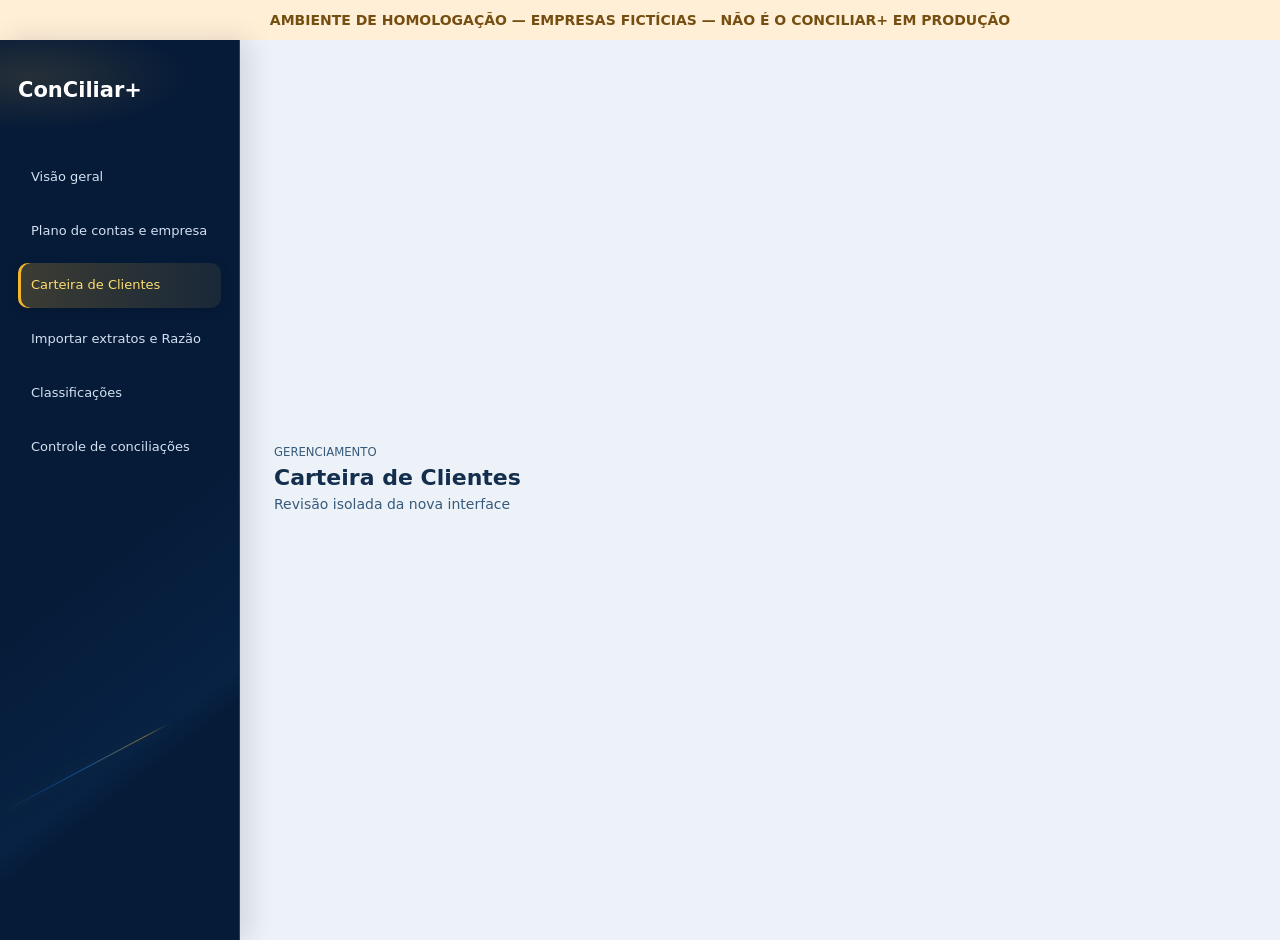
==== testes/carteira-homologacao-visual.html @ 1ce34faa "test: isolated screenshot fixture using actual wallet JS and CSS with fictitious clients" ====
<!doctype html><html lang="pt-BR"><head><meta charset="utf-8"><meta name="viewport" content="width=device-width,initial-scale=1"><title>Homologação visual — Carteira de Clientes</title><link rel="stylesheet" href="../style.css"><link rel="stylesheet" href="../romeiro-theme.css"><link rel="stylesheet" href="../client-wallet.css"><style>
body{margin:0;background:#edf2f8;font-family:system-ui,Arial,sans-serif}.homolog-banner{background:#ffefd6;padding:12px 20px;color:#754f12;font-size:14px;text-align:center;font-weight:750}.stage{display:flex;min-height:100vh}.sidebar{background:#061b38;color:white;width:240px;flex:0 0 240px;padding:30px 18px}.sidebar strong{display:block;color:#fff;margin:8px 0 40px;font-size:21px}.sidebar nav{display:flex;flex-direction:column;gap:9px}.sidebar button{border:0;background:transparent;color:#d3e1ef;padding:12px;text-align:left;font-size:13px;border-radius:9px}.sidebar button.active{background:rgba(255,255,255,.15);color:#fff}.content{flex:1;min-width:0;padding:26px 34px;max-width:1250px}.titlebar{color:#375a7b;font-size:14px;margin-bottom:26px}.titlebar h1{font-size:22px;color:#142e4d;margin:6px 0}.wallet-top{margin-top:20px}
@media(max-width:680px){.stage{display:block}.sidebar{width:auto;padding:14px;min-height:0}.sidebar strong{margin:0 0 8px}.sidebar nav{display:flex;flex-direction:row;overflow:auto}.sidebar button{white-space:nowrap}.content{padding:14px}}
</style><script>
window.state={companies:[
{id:'ficticio-1',name:'EMPRESA MODELO ALFA LTDA',fantasyName:'Alfa Serviços',cnpj:'11222333000181',dominio:'001',plan:[{code:'1'},{code:'2'},{code:'3'}],partners:[{name:'SÓCIO FICTÍCIO'}],relatedCompanies:[{name:'RELACIONADA FICTÍCIA'}],rules:[{code:'192'}]},
{id:'ficticio-2',name:'EMPRESA MODELO BETA LTDA',fantasyName:'Beta Comércio',cnpj:'12345678000195',dominio:'002',plan:[{code:'7'},{code:'8'}],partners:[],relatedCompanies:[],rules:[]},
{id:'ficticio-3',name:'EMPRESA MODELO GAMA LTDA',fantasyName:'Gama Transportes',cnpj:'11444777000161',dominio:'003',plan:[{code:'10'},{code:'11'}],partners:[{name:'PESSOA TESTE'}],relatedCompanies:[],rules:[]}
]};
window.ConciliaCloud={accountId:()=> 'usuario-homologacao',authenticated:()=>true};
window.companyId='';window.renderSelection=()=>{};window.showPage=()=>{};window.store=async()=>{};window.say=console.log;window.confirm=()=>true;window.lucide={createIcons(){}};
</script></head><body><div class="homolog-banner">AMBIENTE DE HOMOLOGAÇÃO — EMPRESAS FICTÍCIAS — NÃO É O CONCILIAR+ EM PRODUÇÃO</div><div class="stage"><aside class="sidebar"><strong>ConCiliar+</strong><nav><button>Visão geral</button><button>Plano de contas e empresa</button><button class="active">Carteira de Clientes</button><button>Importar extratos e Razão</button><button>Classificações</button><button>Controle de conciliações</button></nav></aside><main class="content"><div class="titlebar"><small>GERENCIAMENTO</small><h1>Carteira de Clientes</h1><span>Revisão isolada da nova interface</span></div><div id="walletPanel"></div></main></div><script src="../client-wallet.js"></script><script>window.addEventListener('load',()=>{document.body.dataset.homologacao=String(!!document.querySelector('.wallet-client-card'));});</script></body></html>
---- style.css ----
:root{font-family:Inter,ui-sans-serif,system-ui,-apple-system,"Segoe UI",Arial,sans-serif;color:#162638;background:#f3f6fa;font-synthesis:none}*{box-sizing:border-box}body{margin:0}button,input,select{font:inherit}button{cursor:pointer}button:disabled{opacity:.43;cursor:not-allowed}input,select{width:100%;background:white;border:1px solid #d6dfe7;border-radius:9px;padding:11px 12px;outline:none;color:#152639;min-height:42px}input:focus,select:focus{border-color:#168bb5;box-shadow:0 0 0 3px #158ab320}label{display:block;color:#5d6c7a;font-weight:650;font-size:12px;line-height:1.7}label input,label select{display:block;margin-top:4px;font-size:14px;font-weight:400}.shell{display:flex;min-height:100vh}.sidebar{width:258px;background:#102337;color:#c6d5e2;flex-shrink:0;padding:25px 16px;display:flex;flex-direction:column;gap:14px}.brand{display:flex;align-items:center;gap:11px;padding:0 10px;color:#fff;font-size:23px;font-weight:780;letter-spacing:-1.5px}.brand-icon{display:grid;place-items:center;border-radius:11px;background:#147eaa;color:#fff;width:37px;height:37px;font-size:28px}.plus{color:#35c1aa}.brand small{vertical-align:middle;background:#244761;font-size:9px;padding:3px 6px;border-radius:5px;letter-spacing:1px;margin-left:5px}.side-caption{margin:27px 13px 0;font-size:10px;letter-spacing:1.8px;font-weight:700;color:#8297a8}nav{display:flex;flex-direction:column;gap:5px}nav button{border:0;color:#c5d4e2;background:transparent;text-align:left;border-radius:9px;padding:12px 13px;font-size:13px}nav button span{display:inline-block;min-width:24px;font-size:17px;color:#7e9eb5}nav button:hover,nav button.active{background:#1b4057;color:#fff}nav button.active{box-shadow:inset 3px 0 #3ed0b7}.aside-bottom{margin-top:auto;padding:18px 12px 0;border-top:1px solid #29445b}.aside-bottom strong{font-size:12px;color:#f2f8fd}.aside-bottom p{color:#9eafbc;line-height:1.65;font-size:11px}.mini-btn{display:block;background:#24465d;border:0;border-radius:7px;padding:9px;margin:8px 0;color:#eff7fc;font-size:11px;text-align:center;width:100%;cursor:pointer}.workspace{flex:1;min-width:0}.topbar{height:83px;padding:17px 35px;border-bottom:1px solid #e3e8ee;background:white;display:flex;align-items:center;justify-content:space-between;gap:14px}.top-label{font-weight:800;font-size:11px;letter-spacing:1.5px;color:#47728b}.tag{font-size:10px;color:#08866f;background:#e5f8f3;border-radius:5px;padding:4px 7px;letter-spacing:.1px;margin-left:8px}.select-row{display:flex;gap:12px;align-items:center}.select-row label{font-size:10px;min-width:180px}.select-row label:last-child{min-width:155px}.select-row input,.select-row select{margin-top:1px;min-height:37px;padding:7px 10px}main{padding:29px 35px 55px;max-width:1450px;margin:auto}.page-heading{display:flex;align-items:center;justify-content:space-between;gap:18px;margin-bottom:21px}.eyebrow{font-weight:750;font-size:10px;color:#0d8c82;letter-spacing:2px;margin:0 0 8px}.page-heading h1{font-size:27px;letter-spacing:-.8px;margin:0 0 5px}.subheading{font-size:13px;color:#758698;margin:0}.primary,.secondary{border:0;background:#107d9c;color:#fff;font-weight:750;border-radius:9px;padding:12px 16px;white-space:nowrap}.primary:hover{background:#0e6d87}.secondary{color:#16768e;background:#e2f5f7}.secondary:hover{background:#c9ebef}.notice{border-left:3px solid #ecae4e;color:#69562e;background:#fff7e7;padding:12px 15px;border-radius:7px;font-size:12px;line-height:1.5;margin-bottom:22px}.page{display:none}.page.visible{display:block}.step-banner{background:#e5f3f8;color:#174d63;border:1px solid #c9e9f2;padding:14px 17px;border-radius:12px;margin-bottom:18px;font-size:13px}.step-banner strong{font-weight:800}.metric-grid{display:grid;grid-template-columns:repeat(4,minmax(0,1fr));gap:15px;margin-bottom:18px}.metric,.panel{border:1px solid #e3eaf0;background:white;box-shadow:0 3px 15px rgba(25,42,57,.032);border-radius:12px}.metric{padding:18px 18px 17px}.metric small{font-weight:650;color:#6f8191;font-size:12px}.metric strong{display:block;font-size:26px;letter-spacing:-1px;margin:14px 0 2px}.metric span{font-size:11px;color:#718395}.grid-2{display:grid;grid-template-columns:repeat(2,minmax(0,1fr));gap:16px;margin-bottom:16px}.panel{padding:20px 21px;margin-bottom:16px;min-width:0}.panel h2{margin:0 0 7px;font-size:16px;letter-spacing:-.2px}.panel p{line-height:1.65;color:#728495;font-size:12px;margin:2px 0 18px}.panel-title{display:flex;gap:12px;justify-content:space-between;align-items:center;margin-bottom:15px}.panel-title p{margin:4px 0 0}.subtle,.micro{font-size:11px!important;color:#899ba6!important}.micro{margin-top:12px!important}.form{display:grid;gap:13px;margin:16px 0 12px}.form button{justify-self:start}.fields{display:grid;grid-template-columns:1fr 1fr;gap:12px}.tablewrap{overflow:auto;max-width:100%}table{border-collapse:collapse;width:100%;font-size:12px;text-align:left}th{color:#718699;background:#f4f7fa;font-size:10px;text-transform:uppercase;letter-spacing:.6px;font-weight:800}th,td{padding:10px 12px;border-bottom:1px solid #e9edf2;vertical-align:top}td{color:#344b5c}td.money,td.num{text-align:right;white-space:nowrap;font-variant-numeric:tabular-nums}tr:last-child td{border-bottom:0}.empty{padding:20px;border:1px dashed #d7e0e8;border-radius:9px;text-align:center;color:#8195a5;font-size:12px}.badge{display:inline-block;padding:4px 8px;border-radius:18px;background:#f2f4f6;font-size:10px;color:#536678;font-weight:750}.badge.ok{background:#e4f8f0;color:#14835e}.badge.warn{background:#fff3de;color:#a76c18}.badge.bad{background:#ffe9e7;color:#b45342}.step-list{display:grid;gap:8px}.step{display:flex;gap:10px;align-items:center;padding:11px 12px;background:#f4f8fb;border-radius:9px;font-size:12px}.step b{background:#dbe7ef;color:#5c788d;border-radius:50%;min-width:25px;height:25px;display:grid;place-items:center}.step.complete b{background:#d1f3e9;color:#1c8267}.step strong{font-size:12px}.step em{color:#8193a3;font-style:normal;margin-left:auto;font-size:10px}.inline-actions{display:flex;align-items:center;gap:7px;flex-wrap:wrap}.inline-actions button{font-size:11px;padding:7px 10px;border-radius:7px;border:1px solid #bddce5;background:#f0f9fb;color:#146f86}.inline-actions select{width:180px;padding:7px;min-height:32px;font-size:11px}.toast{position:fixed;bottom:25px;right:20px;display:none;border-radius:11px;padding:15px 18px;background:#143f54;color:white;max-width:min(420px,90vw);box-shadow:0 16px 35px #0003;z-index:10;font-size:13px}.toast.error{background:#99412f}footer{color:#8699a8;font-size:11px;margin:0 35px 20px}.hint{margin:10px 0;font-size:12px;color:#7f8f9a}.fiscal{white-space:normal;max-width:260px;word-wrap:break-word}code{font-family:ui-monospace,Consolas,monospace;font-size:11px;color:#36617a}.pills{display:flex;gap:8px;flex-wrap:wrap;margin:12px 0}.flag{font-size:12px;color:#aa5f23;font-weight:700}.footnote{font-size:12px;color:#899bab}
@media(max-width:1050px){.sidebar{width:215px}.metric-grid{grid-template-columns:repeat(2,1fr)}.topbar{padding:16px 22px}main{padding:25px 22px}.grid-2{grid-template-columns:1fr}}@media(max-width:720px){.shell{display:block}.sidebar{width:100%;padding:12px}.brand{font-size:21px}.side-caption,.aside-bottom{display:none}nav{display:flex;flex-direction:row;overflow:auto;gap:3px;padding-bottom:5px}nav button{flex:0 0 auto;font-size:12px;padding:9px 11px}nav button span{min-width:17px}.topbar{height:auto;display:block;padding:14px}.select-row{margin-top:12px}.select-row label{min-width:0;flex:1}.top-label{font-size:10px}main{padding:20px 13px}.page-heading{align-items:flex-start;flex-direction:column}.page-heading h1{font-size:24px}.metric-grid{gap:9px}.metric{padding:14px}.metric strong{font-size:21px}.panel{padding:16px}.fields{grid-template-columns:1fr}footer{margin:0 14px 20px}.grid-2{gap:0}}


.import-status{margin:10px 0 16px;padding:13px 15px;background:#edf6ff;border:1px solid #bcdcec;border-radius:10px;font-size:13px;color:#164861;line-height:1.6;overflow-wrap:anywhere}
.import-status.error{background:#fff0ea;border-color:#eda68d;color:#873c21}
.import-status.success{background:#e8f8f0;border-color:#9ed5b8;color:#12583c}
.import-status.working{background:#e7f4fb;color:#135f83;border-color:#8cbfdd}
.status-inline-btn{margin-top:8px;border:1px solid #268eae;color:#176380;background:#fff;border-radius:8px;padding:9px 12px;display:inline-block;font-weight:bold;white-space:normal;text-align:left;font-size:12px}

/* Fluxo contábil guiado e indicadores de conferência */
.guide-workflow{background:#fff;border:1px solid #dce8f0;border-radius:13px;padding:18px;margin-bottom:18px;box-shadow:0 3px 15px #10233709}
.guide-head{display:flex;justify-content:space-between;align-items:center;gap:12px;margin-bottom:10px}.guide-head strong{font-size:16px;color:#17405c}.guide-head p{margin:4px 0;color:#728495;font-size:12px}.guide-head>span{font-size:12px;font-weight:700;color:#18738b}
.guide-items{display:grid;gap:7px}.guide-step{display:flex;text-align:left;align-items:center;gap:12px;width:100%;background:#f4f7fa;border:1px solid #edf1f4;border-radius:10px;padding:10px 12px;color:#183c52;white-space:normal}
.guide-step b{width:29px;height:29px;display:grid;place-items:center;background:#dce8f0;color:#567387;border-radius:50%;flex-shrink:0}
.guide-step span{display:grid;gap:4px;flex:1}.guide-step strong{font-size:12px}.guide-step small{font-size:11px;color:#728495}
.guide-step em{font-style:normal;color:#708694;font-size:10px;white-space:nowrap}.guide-step.done b{background:#d2f5e8;color:#177b62}.guide-step.next{border-color:#f5bd55;background:#fff9ed}
.completion-banner{border-radius:12px;padding:18px;margin:0 0 16px;border:1px solid #e7cb76;background:#fff8e4;color:#7c5317}
.completion-banner strong{display:block;font-size:14px;margin-bottom:8px}.completion-banner div{font-size:12px;line-height:1.7}.completion-banner p{font-size:11px;color:inherit;opacity:.9;margin:7px 0 0}.completion-banner.done{background:#e9f8f1;border-color:#8ac6aa;color:#195e43}.completion-banner.bad{background:#fff0e9;border-color:#e7a193;color:#913a30}
.row-yellow td{background:#fffae6}.row-red td{background:#fff0eb}.row-green td{background:#f0faf5}
.status-red{display:inline-block;background:#ffe6e1;padding:4px 7px;border-radius:8px;color:#a42c25;font-size:11px;font-weight:750}
#downloadPdf{margin-top:8px}
@media(max-width:720px){.guide-workflow{padding:12px}.guide-step{gap:8px;padding:9px}.guide-step strong{font-size:11px}.guide-step small{font-size:10px}.guide-step em{font-size:9px}.guide-head{align-items:flex-start;flex-direction:column}.guide-step b{width:25px;height:25px}.completion-banner{padding:13px}}

.legacy-steps{display:none}#p-visao>.grid-2{grid-template-columns:1fr}

.audit-differences{margin-top:10px;padding:12px;border-left:4px solid #a62e20;border-radius:8px;background:#ffe4dd;color:#852d1f;font-weight:650;line-height:1.65;font-size:12px}
.audit-differences>div{border-top:1px solid #edb2a5;margin-top:5px;padding-top:5px}

#ledgerStatus{white-space:pre-line;max-height:360px;overflow-y:auto}#importLedger input[type=file]{width:100%;max-width:100%}

/* Recomeçar importações com escopo explícito e confirmação */
.reset-panel{margin-top:16px;padding:15px;border:1px solid #d7e3eb;border-radius:12px;background:#f7fafc}
.reset-panel>strong{display:block;color:#203d52;margin-bottom:7px;font-size:14px}
.reset-panel label{display:block;font-weight:600;font-size:12px;color:#36566a;margin:10px 0}
.reset-panel select{display:block;width:100%;min-height:42px;margin-top:6px;padding:9px 11px;border:1px solid #c3d5df;border-radius:9px;background:#fff}
.reset-panel #resetAll{border:1px solid #c47b5c;color:#783a2c;background:#fff8f5;padding:12px}
.reset-panel #resetAll:disabled{opacity:.45}
#resetStatus{white-space:pre-line;font-size:12px;margin:12px 0 0}

/* Cabeçalho mais legível e adequado ao cadastro multiempresas */
.topbar{height:auto;min-height:110px;padding:18px 32px;display:flex;flex-wrap:wrap;align-items:center;gap:18px 30px;border-bottom:1px solid #dce6ef;box-shadow:0 2px 12px rgba(14,39,58,.035)}
.topbar-heading{min-width:210px;flex:1 1 220px}
.topbar-kicker{font-size:10px;font-weight:800;letter-spacing:1.7px;color:#16889a;margin-bottom:4px}
.topbar-title{font-size:20px;font-weight:800;letter-spacing:-.45px;color:#173247;line-height:1.35}
.topbar-subtitle{font-size:12px;color:#7b8e9d;margin-top:3px}
.topbar .tag{display:inline-flex;vertical-align:middle;align-items:center;margin-left:7px;font-size:10px;letter-spacing:0;background:#e6f4f6;color:#187c8d;font-weight:700}
.topbar .select-row{flex:2 1 610px;max-width:850px;width:auto;display:grid;grid-template-columns:minmax(150px,1fr) minmax(220px,1.6fr) minmax(145px,.85fr);gap:12px;align-items:end}
.topbar .select-row label,.topbar .select-row label:last-child{min-width:0;display:block;font-size:11px;letter-spacing:.15px;color:#506779;font-weight:700}
.topbar .select-row input,.topbar .select-row select{font-size:13px;min-height:42px;width:100%;border-color:#ccdce8;padding:8px 11px}
.topbar #companySelect{text-overflow:ellipsis}
@media(max-width:1200px){.topbar{padding:15px 22px}.topbar .select-row{flex-basis:100%;max-width:none}}
@media(max-width:720px){.topbar{padding:14px;gap:10px}.topbar-heading{flex-basis:100%}.topbar-title{font-size:18px}.topbar .select-row{display:grid;grid-template-columns:minmax(0,1fr) minmax(0,1fr);gap:9px}.topbar .company-search-label{grid-column:1/-1}.topbar .company-select-label,.topbar .period-select-label{min-width:0}.topbar .tag{font-size:9px}}

/* Login e estado de sincronização no painel lateral */
.cloud-panel{border:1px solid #335875;border-radius:13px;background:#19384e;padding:15px 12px;color:#eaf7ff}
.cloud-panel>strong{display:block;font-size:13px;margin-bottom:11px;color:#effaff}
.cloud-panel label{font-size:11px;color:#c5dce9}
.cloud-panel input{min-height:35px;padding:7px 9px;font-size:12px;border:1px solid #4b6679;background:#fff}
.cloud-panel .cloud-actions{display:flex;gap:6px;flex-wrap:wrap;margin-top:10px}
.cloud-panel button{background:#166d8d;color:white;border:1px solid #318daa;padding:8px 10px;border-radius:7px;font-size:11px;font-weight:700}
.cloud-panel button:hover{background:#2589aa}
.cloud-panel .cloud-status{color:#b7d6e3;font-size:11px;line-height:1.5;margin:10px 0 0;overflow-wrap:anywhere}
.cloud-panel .cloud-error{color:#ffd6b4}
.cloud-panel .cloud-identity{font-size:11px;color:#d3f9ea;overflow-wrap:anywhere}
.cloud-panel [hidden]{display:none!important}
@media(max-width:720px){.cloud-panel{margin-top:12px}.cloud-panel label{max-width:500px}}

/* Concilia+ • Autenticação obrigatória / identidade visual profissional */
body:not(.authenticated) .shell{display:none!important}
body.authenticated .shell{display:flex!important}
.auth-screen{min-height:100vh;display:grid;place-items:center;padding:22px;background:radial-gradient(circle at 15% 10%,#dff5f6 0%,transparent 40%),linear-gradient(140deg,#f3f8fc 0%,#e6edf5 100%)}
body.authenticated .auth-screen{display:none!important}
.auth-card{width:min(100%,440px);background:#fff;border:1px solid #dce7ef;border-radius:22px;padding:36px;box-shadow:0 28px 80px rgba(11,42,64,.12)}
.auth-logo{display:flex;align-items:center;gap:12px;font-size:24px;letter-spacing:-1px;font-weight:850;color:#143247;margin-bottom:28px}
.auth-logo small{background:#e7f1f6;border-radius:5px;color:#24738a;font-size:10px;letter-spacing:1px;padding:4px 6px;vertical-align:middle}
.auth-logo-icon{width:46px;height:46px;display:grid;place-items:center;background:#0a7993;color:#fff;border-radius:13px}
.auth-logo-icon svg{width:24px;height:24px}
.auth-card h1{font-size:24px;letter-spacing:-.6px;color:#172b3e;margin:0 0 8px}
.auth-card>p{font-size:13px;line-height:1.6;color:#667d8f;margin:0 0 23px}
.auth-fields{display:grid;gap:14px}
.auth-fields label{font-size:12px;font-weight:750;color:#355269}
.auth-fields input{margin-top:6px;min-height:47px;border-radius:10px;padding:11px 14px}
.auth-fields .primary{margin-top:5px;min-height:48px;display:flex;align-items:center;justify-content:center;gap:9px;font-size:14px}
.auth-links{display:flex;align-items:center;justify-content:space-between;gap:10px;margin-top:18px}
.auth-links button{border:0;background:transparent;color:#19788d;padding:6px 0;font-size:12px;font-weight:750}
.auth-links button:hover{text-decoration:underline}
.auth-card .auth-feedback{margin:18px 0 0;border-radius:9px;padding:11px;background:#eef5f8;color:#3d6579;font-size:12px}
.auth-card .auth-feedback.error{background:#ffefeb;color:#a04132}
.sidebar .brand-icon svg{width:21px;height:21px}
nav button{display:flex;align-items:center;gap:12px;min-height:43px}
nav button svg{width:18px;height:18px;color:#98b7c6;flex-shrink:0;stroke-width:1.8}
nav button.active svg,nav button:hover svg{color:#49dfc2}
.cloud-panel{margin-top:auto}
.cloud-userhead{display:flex;align-items:center;gap:8px;font-size:12px;font-weight:750;color:#fff;margin-bottom:9px}
.cloud-userhead svg{width:17px;height:17px;color:#5fdfbf}
.cloud-panel .logout-button{width:100%;display:flex;align-items:center;justify-content:center;gap:8px;margin-top:12px;background:#264f67}
.logout-button svg{width:16px;height:16px}
.cloud-settings{border-top:1px solid #426276;margin-top:14px;padding-top:12px}
.cloud-settings summary{display:flex;gap:8px;align-items:center;font-size:11px;color:#d0e8f1;font-weight:700;cursor:pointer}
.cloud-settings summary svg{width:15px;height:15px}
.cloud-settings>button,.cloud-settings .mini-btn{width:100%;text-align:center;margin-top:8px}
.cloud-panel .mini-btn.fake-button{font-size:11px;border:1px solid #318daa;background:#166d8d;color:white;padding:9px}
.cloud-panel .mini-btn.fake-button input{display:none!important}
.restart-button{margin-top:9px;display:inline-flex;align-items:center;gap:7px;border:1px solid #cae0e8;color:#2c6a7e;border-radius:8px;background:#fff;font-size:12px;font-weight:750;padding:8px 11px}
.restart-button:hover{background:#eff8fa}
.restart-button svg{width:15px;height:15px}
.restart-dialog{border:1px solid #d8e5ed;border-radius:16px;width:min(92vw,520px);padding:25px;box-shadow:0 20px 80px rgba(0,0,0,.23);color:#143247}
.restart-dialog::backdrop{background:rgba(12,28,43,.6)}
.restart-dialog h2{display:flex;align-items:center;gap:9px;font-size:20px;margin:0 0 10px}
.restart-dialog h2 svg{width:22px;height:22px}
.restart-dialog p{font-size:13px;color:#697e8e;line-height:1.5;margin:0 0 16px}
.restart-dialog label{display:flex;align-items:center;gap:10px;padding:13px 10px;border:1px solid #e3eaf1;border-radius:9px;margin:8px 0;font-weight:600;font-size:13px;cursor:pointer}
.restart-dialog label:has(input:checked){background:#eef8f9;border-color:#7cc4cf}
.restart-dialog input{width:auto;min-height:auto;margin:0}
.restart-dialog-actions{display:flex;justify-content:flex-end;gap:10px;margin-top:20px}
@media(max-width:720px){body.authenticated .shell{display:block!important}.auth-card{padding:25px}.cloud-panel{margin:10px 0}.restart-dialog{padding:18px}}
---- romeiro-theme.css ----
/* Romeiro Premium 2026 — camada exclusivamente visual.
   Não muda IDs, formulários, fluxo contábil, lógica ou dados. */
:root{--rm-navy:#061b38;--rm-deep:#041229;--rm-blue:#154e9b;--rm-gold:#f4b629;--rm-border:#dbe3f0;--rm-ink:#16253c;--rm-logo:url("https://static.wixstatic.com/media/3e1f6c_143f895be7db43c69003eecb82354eeb~mv2.png/v1/fit/w_2500%2Ch_1330%2Cal_c/3e1f6c_143f895be7db43c69003eecb82354eeb~mv2.png");color-scheme:light}
body{background:var(--rm-navy);color:var(--rm-ink)}
.shell{background:var(--rm-deep)}
.sidebar{position:relative;z-index:2;width:268px;padding:20px 14px 18px;gap:13px;background:radial-gradient(ellipse 105% 40% at -30% 86%,rgba(15,105,215,.28),transparent 85%),linear-gradient(175deg,#03132d 0%,#072649 56%,#06192f 100%);border-right:1px solid #29435e;box-shadow:8px 0 26px rgba(3,15,39,.13);isolation:isolate}
.sidebar:before{content:"";pointer-events:none;position:absolute;inset:0;background:radial-gradient(ellipse 66% 6% at 13% 4%,rgba(253,186,53,.13),transparent),linear-gradient(142deg,transparent 55%,rgba(29,127,238,.07) 75%,transparent 78%);z-index:-1}
.sidebar:after{content:"";pointer-events:none;position:absolute;left:0;bottom:14%;width:80%;height:1px;transform:rotate(-28deg);transform-origin:left;background:linear-gradient(90deg,transparent,#1676d8 48%,#efb234 86%,transparent);box-shadow:0 0 15px #d7a82f60;opacity:.55}
.sidebar .brand{padding:6px 8px 13px;min-height:76px;display:flex;align-items:center;justify-content:center;border-bottom:1px solid #ffffff1d}
.romeiro-logo{display:block;max-width:100%;width:228px;height:auto;object-fit:contain}
.sidebar .side-caption{margin:2px 12px 7px;font-size:10px;color:#8eafce;letter-spacing:2px}
.sidebar nav{gap:5px}
.sidebar nav button{font-size:13px;min-height:45px;padding:11px 13px;border-radius:10px;color:#d3e1f1;line-height:1.3;transition:background .2s,color .2s,box-shadow .2s,transform .2s}
.sidebar nav button svg{width:18px;height:18px;color:#a9c4e8}
.sidebar nav button:hover{background:rgba(60,117,192,.22);color:#fff;transform:translateX(2px)}
.sidebar nav button.active{background:linear-gradient(96deg,rgba(222,161,35,.25),rgba(246,191,62,.08));color:#ffdc70;box-shadow:inset 3px 0 var(--rm-gold),0 3px 12px #0002}
.sidebar nav button.active svg,.sidebar nav button:hover svg{color:#f8c44a}
.cloud-panel{background:rgba(6,24,47,.85);border:1px solid #385676;box-shadow:0 8px 20px #0002;border-radius:13px}
.cloud-panel button{background:#163d6b;border-color:#3a6394}
.cloud-panel button:hover{background:#235695}
.cloud-settings{border-color:#ffffff29}
.workspace{position:relative;min-width:0;background:radial-gradient(ellipse 65% 40% at 92% 7%,rgba(29,89,174,.15),transparent),#eff3f9}
.workspace:before{content:"";position:absolute;inset:0 0 auto;height:94px;background:linear-gradient(100deg,#05162f,#0b305d 68%,#061c3f);pointer-events:none}
.topbar{position:relative;z-index:1;min-height:108px;height:auto;padding:19px 30px;gap:18px 24px;color:#f5f8ff;background:radial-gradient(ellipse 44% 18% at 87% 0%,rgba(245,180,36,.16),transparent 90%),linear-gradient(100deg,#06172f 0%,#092e60 62%,#061d3b 100%);border-bottom:1px solid #1b426e;box-shadow:0 10px 24px #061c351a}
.topbar:after{content:"";pointer-events:none;position:absolute;right:1.2%;top:0;width:29%;height:2px;background:linear-gradient(90deg,transparent,#f3c24c 60%,transparent);box-shadow:0 0 17px rgba(246,177,35,.6)}
.topbar-kicker{color:#f6be4c;font-size:10px;letter-spacing:1.9px}
.topbar-title{color:#f5f9ff;font-size:22px;font-weight:800;letter-spacing:-.55px}
.topbar-subtitle{color:#bbd0ea;font-size:12px}
.topbar .select-row label,.topbar .select-row label:last-child{color:#dce7f5}
.topbar input,.topbar select{border:1px solid #bdcde1;border-radius:10px;background:#fff;color:#172a46;box-shadow:0 2px 5px #00142a15}
.topbar input:focus,.topbar select:focus{border-color:#d5aa39;box-shadow:0 0 0 3px #f2c04e40}
.restart-button{border:1px solid #7186a5;background:rgba(255,255,255,.08);color:#eaf3ff}
.restart-button:hover{background:#ffffff26}
main{position:relative;padding:28px 30px 54px;max-width:1640px}
.page-heading{margin-bottom:21px}
.eyebrow{color:#b17a13;font-size:10px;letter-spacing:2px}
.page-heading h1{font-size:clamp(23px,2.4vw,31px);color:#0b1d3d;font-weight:850;letter-spacing:-.85px}
.subheading{color:#5b6d84;font-size:13px}
.step-banner{background:#eaf2fc;border:1px solid #c3d8f3;color:#194a80;box-shadow:0 4px 17px #0d37630a}
.panel,.metric,.guide-workflow{border:1px solid #dce5f0;border-radius:15px;background:#fff;box-shadow:0 8px 28px rgba(13,43,80,.055),0 1px 3px #0d34540a}
.panel{padding:20px 21px}
.panel h2{color:#122749;font-weight:780}
.panel p{color:#64758c}
.panel-title{border-bottom:1px solid #edf2f8;padding-bottom:12px}
.metric{position:relative;overflow:hidden;padding:19px 18px 18px;min-height:117px;transition:box-shadow .2s,transform .2s}
.metric:before{content:"";position:absolute;top:0;left:0;right:0;height:3px;background:linear-gradient(90deg,#2157b0,#82b1ef);opacity:.75}
.metric:nth-child(2):before{background:linear-gradient(90deg,#1c9e73,#8ce0bb)}
.metric:nth-child(3):before{background:linear-gradient(90deg,#e9a51a,#ffe59f)}
.metric:nth-child(4):before{background:linear-gradient(90deg,#cf495a,#f29ca0)}
.metric:hover,.panel:hover{box-shadow:0 11px 32px rgba(13,43,80,.085)}
.metric small{color:#536884}
.metric strong{color:#0c2750;font-weight:850;font-size:28px}
.metric span{color:#667d97}
.primary{background:linear-gradient(180deg,#1463ba,#06478f);border:1px solid #205cad;box-shadow:0 3px 8px #0c4d9728;color:white;border-radius:10px;transition:box-shadow .2s,filter .2s}
.primary:hover{background:linear-gradient(180deg,#2473ca,#0b50a5);box-shadow:0 6px 14px #0c4d9740}
.secondary{background:#edf4fe;color:#144d95;border:1px solid #cbdcf4;border-radius:9px}
.secondary:hover{background:#dceafd}
.inline-actions button{border:1px solid #c9dbf1;background:#f0f6ff;color:#15539a}
.inline-actions button:hover{background:#e1efff}
.guide-head strong{color:#123d78}
.guide-step{background:#f6f9ff;border-color:#e5ecf7}
.guide-step.next{border-color:#edbe64;background:#fffaf0;box-shadow:inset 3px 0 #f0b12c}
.guide-step b{background:#e1ecfd;color:#2360ae}
.guide-head>span{color:#b27a12}
.notice,.completion-banner{border-radius:12px}
input,select,textarea{border-color:#cfdced;color:#172a45;border-radius:9px}
input:focus,select:focus,textarea:focus{outline:none;border-color:#3c7bc5;box-shadow:0 0 0 3px #1a63b21f}
table{border-collapse:separate;border-spacing:0;font-size:12px}
th{position:relative;background:#edf2f8;color:#223b5e;font-weight:800;font-size:10px}
th:first-child{border-top-left-radius:9px}
th:last-child{border-top-right-radius:9px}
td{color:#243955;border-bottom-color:#e9eff6}
tbody tr:hover td{background:#f3f7fd}
.tablewrap{border:1px solid #e3eaf2;border-radius:10px}
.badge.ok{background:#e0f5e9;color:#13754b}
.badge.warn{background:#fff3dc;color:#8a6015}
.badge.bad{background:#ffe6e5;color:#a33431}
.import-status{border-radius:11px}
.reset-panel{border-color:#dbe5f1;background:#f8faff}
.step{background:#f3f7ff}
.auth-screen{background:radial-gradient(ellipse at 14% 8%,rgba(44,112,212,.4),transparent 40%),radial-gradient(ellipse at 95% 95%,rgba(244,177,41,.12),transparent 34%),linear-gradient(135deg,#04142c,#0b3265 63%,#051c40)}
.auth-card{max-width:450px;border:1px solid #dae4f3;box-shadow:0 28px 100px rgba(0,0,0,.3)}
.auth-logo{justify-content:center;flex-direction:column;gap:10px;min-height:112px}
.auth-logo .romeiro-logo{width:min(100%,300px)}
.auth-card h1{text-align:center}
.auth-card>p{text-align:center}
.auth-fields .primary{width:100%}
footer{color:#71869b}
@media(max-width:1200px){.sidebar{width:238px}.topbar{padding:16px 23px}main{padding:24px 23px}}
@media(max-width:720px){
 body.authenticated .shell{display:block!important}
 .sidebar{width:100%;padding:12px 13px;gap:8px;border-right:0}
 .sidebar .brand{min-height:55px;justify-content:flex-start;border-bottom:0;padding:0}
 .sidebar .romeiro-logo{width:178px}
 .sidebar .side-caption{display:none}
 .sidebar nav{display:flex;gap:5px;overflow-x:auto;scrollbar-width:thin}
 .sidebar nav button{flex:0 0 auto;min-height:39px;padding:9px 11px;font-size:12px}
 .sidebar nav button:hover{transform:none}
 .sidebar .cloud-panel{margin:8px 0 0}
 .topbar{gap:12px;padding:15px;min-height:0}
 .topbar-title{font-size:18px}
 .topbar .select-row{grid-template-columns:repeat(2,minmax(0,1fr))}
 main{padding:19px 13px 36px}
 .metric-grid{gap:10px;grid-template-columns:repeat(2,minmax(0,1fr))}
 .metric{padding:14px 12px;min-height:104px}
 .metric strong{font-size:21px}
 .panel{padding:15px}
}
@media(prefers-reduced-motion:reduce){.sidebar nav button,.metric,.primary{transition:none!important}}

/* Ajuste da marca original sobre o menu escuro: superfície clara para garantir contraste. */
.sidebar .brand{background:linear-gradient(155deg,#fff,#edf4ff);border:1px solid rgba(246,189,58,.62);box-shadow:0 5px 22px rgba(0,0,0,.18),0 0 16px rgba(238,177,35,.12);border-radius:13px;padding:5px 9px;min-height:82px;margin-bottom:6px}
.sidebar .romeiro-logo{width:100%;max-width:228px;height:67px;object-fit:cover;object-position:center}
.auth-logo .romeiro-logo{width:min(100%,310px);max-width:none;height:110px;object-fit:cover;object-position:center}
.app-brand-label{color:#164789;font-size:17px;letter-spacing:-.4px;font-weight:800}
@media(max-width:720px){.sidebar .brand{width:210px;min-height:60px;margin-bottom:6px}.sidebar .romeiro-logo{height:47px}}

/* Login Romeiro 2.0 — layout adaptativo apenas de apresentação. */
body:not(.authenticated) .auth-screen{
  display:flex;
  flex-direction:column;
  align-items:stretch;
  justify-content:flex-start;
  padding:0;
  min-height:100vh;
  min-height:100dvh;
  background:
    radial-gradient(ellipse at 48% 52%,rgba(19,82,158,.38),transparent 62%),
    radial-gradient(ellipse at 0% 79%,rgba(29,117,232,.2),transparent 30%),
    linear-gradient(135deg,#03132b 0%,#071c42 50%,#031b3e 100%);
  overflow-x:hidden;
  position:relative;
  isolation:isolate;
}
body:not(.authenticated) .auth-screen::before,
body:not(.authenticated) .auth-screen::after{
  content:"";
  position:fixed;
  pointer-events:none;
  z-index:-1;
  width:58vw;
  height:2px;
  transform:rotate(-23deg);
  background:linear-gradient(90deg,transparent,#1d83ed 32%,#e5ae39 61%,transparent 90%);
  filter:drop-shadow(0 0 9px rgba(241,179,50,.45));
}
body:not(.authenticated) .auth-screen::before{left:-11vw;bottom:15%}
body:not(.authenticated) .auth-screen::after{right:-15vw;top:79%;transform:rotate(-28deg)}
.auth-header{
  width:100%;
  flex-shrink:0;
  min-height:92px;
  background:linear-gradient(105deg,rgba(3,17,40,.95),rgba(8,36,77,.96) 63%,rgba(3,21,46,.97));
  border-bottom:1px solid rgba(138,172,215,.28);
  box-shadow:0 8px 28px rgba(0,0,0,.16);
  position:relative;
}
.auth-header:after{
  content:"";
  position:absolute;
  inset:auto 12% -1px 12%;
  height:1px;
  background:linear-gradient(90deg,transparent,rgba(245,179,44,.72),transparent);
  box-shadow:0 0 10px rgba(244,183,60,.32);
  pointer-events:none;
}
.auth-header-inner{
  max-width:1550px;
  min-height:92px;
  margin:0 auto;
  padding:10px clamp(18px,4vw,60px);
  display:flex;
  align-items:center;
  gap:clamp(16px,2.5vw,34px);
}
.auth-header-logo{
  width:clamp(170px,18vw,235px);
  height:68px;
  object-fit:cover;
  object-position:center;
  flex-shrink:0;
  filter:drop-shadow(0 0 10px rgba(53,144,240,.15));
}
.auth-header-divider{height:43px;width:1px;background:rgba(201,218,243,.45)}
.auth-header-product{display:flex;align-items:center;gap:13px;color:#fff;min-width:0}
.auth-product-symbol{width:34px;height:34px;display:grid;place-items:center;color:#fff}
.auth-product-symbol svg{width:30px;height:30px;stroke-width:2}
.auth-product-name{font-weight:800;font-size:clamp(19px,2vw,27px);letter-spacing:-.7px;white-space:nowrap}
.auth-product-plus{color:#f6be39}
.auth-product-divider{height:27px;width:1px;background:rgba(212,230,246,.34);margin:0 5px}
.auth-product-subtitle{color:#d9e6f6;font-size:clamp(11px,1.3vw,14px);white-space:nowrap}
.auth-stage{
  flex:1;
  min-height:0;
  width:100%;
  padding:clamp(20px,4vh,48px) 18px;
  display:grid;
  place-items:center;
}
.auth-stage .auth-card{
  width:min(100%,490px);
  max-width:490px;
  margin:0 auto;
  border-radius:23px;
  padding:clamp(24px,3vw,38px);
  border:1px solid #e8effb;
  background:linear-gradient(145deg,#fff 0%,#f4f8ff 100%);
  box-shadow:0 22px 75px rgba(0,0,0,.32),0 0 0 1px rgba(240,189,75,.2),0 0 31px rgba(72,133,221,.13);
  position:relative;
  overflow:hidden;
}
.auth-stage .auth-card:before{
  content:"";
  position:absolute;
  top:0;
  left:14%;
  width:72%;
  height:2px;
  background:linear-gradient(90deg,transparent,#e7af37,transparent);
  box-shadow:0 0 13px rgba(233,177,54,.5);
}
.auth-stage .auth-card:after{
  content:"";
  position:absolute;
  bottom:0;
  left:24%;
  right:24%;
  height:2px;
  background:linear-gradient(90deg,transparent,#f6b82e,transparent);
  box-shadow:0 0 13px rgba(244,170,36,.35);
  pointer-events:none;
}
.auth-stage .auth-logo{
  position:relative;
  display:flex;
  flex-direction:column;
  align-items:center;
  justify-content:center;
  gap:6px;
  min-height:120px;
  margin:0 0 17px;
  isolation:isolate;
}
.auth-stage .auth-logo .romeiro-logo{
  display:block;
  width:min(100%,310px);
  max-width:310px;
  height:104px;
  object-fit:cover;
  object-position:center;
  filter:drop-shadow(0 3px 6px rgba(36,90,154,.16));
  animation:romeiro-breathe 5.2s ease-in-out infinite;
}
.auth-stage .auth-logo:after{
  content:"";
  position:absolute;
  left:14%;
  right:14%;
  bottom:3px;
  height:2px;
  background:linear-gradient(90deg,transparent,#d3a536,transparent);
  opacity:.75;
  animation:romeiro-glint 5.2s ease-in-out infinite;
  pointer-events:none;
}
@keyframes romeiro-breathe{
  0%,100%{filter:drop-shadow(0 3px 6px rgba(36,90,154,.12))}
  50%{filter:drop-shadow(0 4px 12px rgba(43,116,213,.3))}
}
@keyframes romeiro-glint{0%,100%{opacity:.35;transform:scaleX(.62)}50%{opacity:.9;transform:scaleX(1)}}
.auth-stage .app-brand-label{
  font-size:19px;
  font-weight:850;
  letter-spacing:-.5px;
  color:#153b8e;
}
.auth-stage .auth-card h1{
  font-size:clamp(19px,2.1vw,24px);
  color:#10254c;
  margin:0 0 6px;
}
.auth-stage .auth-card>p{
  font-size:12.5px;
  color:#526780;
  margin-bottom:20px;
  line-height:1.5;
}
.auth-stage .auth-fields{gap:13px}
.auth-stage .auth-fields label{font-size:12px;color:#1e3556}
.auth-stage .auth-fields input{
  width:100%;
  min-height:47px;
  padding:11px 13px;
  border:1px solid #b9cce6;
  border-radius:10px;
  background:#f8fbff;
  font-size:16px;
}
.auth-stage .auth-fields input:focus{border-color:#2d70c0;box-shadow:0 0 0 3px rgba(43,112,192,.18)}
.auth-stage .auth-fields .primary{
  margin-top:6px;
  min-height:49px;
  font-size:14px;
  background:linear-gradient(180deg,#066ce3,#00398c);
  border:1px solid #0b5eb8;
  box-shadow:0 5px 18px rgba(8,96,200,.28);
}
.auth-stage .auth-fields .primary:hover{box-shadow:0 6px 22px rgba(8,96,200,.42)}
.auth-stage .auth-links{margin-top:16px}
.auth-stage .auth-links button{color:#1252b8;text-decoration:underline;text-underline-offset:2px}
.auth-stage .auth-feedback{margin-top:14px;text-align:center}
@media(max-width:720px){
 .auth-header{min-height:63px}
 .auth-header-inner{min-height:63px;padding:8px 15px;gap:9px}
 .auth-header-logo{display:none}
 .auth-header-divider{display:none}
 .auth-header-product{gap:9px}
 .auth-product-symbol{width:27px;height:27px}
 .auth-product-symbol svg{width:23px;height:23px}
 .auth-product-name{font-size:18px}
 .auth-product-divider{height:20px;margin:0 2px}
 .auth-product-subtitle{font-size:10px;white-space:normal;line-height:1.2}
 .auth-stage{padding:24px 13px 28px;align-content:center}
 .auth-stage .auth-card{width:100%;max-width:430px;border-radius:19px;padding:26px 19px 22px}
 .auth-stage .auth-logo{min-height:100px;margin-bottom:14px}
 .auth-stage .auth-logo .romeiro-logo{width:min(100%,275px);height:90px}
 .auth-stage .auth-card h1{font-size:21px}
 .auth-stage .auth-card>p{font-size:12px;line-height:1.45;margin-bottom:16px}
 .auth-stage .auth-fields{gap:11px}
 .auth-stage .auth-fields input{min-height:46px}
 .auth-stage .auth-fields .primary{min-height:48px}
}
@media(max-width:370px){.auth-stage{padding:15px 10px 20px}.auth-stage .auth-card{padding:20px 15px}.auth-stage .auth-logo .romeiro-logo{height:80px}.auth-product-subtitle{font-size:9px}}
@media(max-height:700px) and (min-width:721px){.auth-stage{padding:16px}.auth-stage .auth-card{padding:23px 30px}.auth-stage .auth-logo{min-height:92px;margin-bottom:8px}.auth-stage .auth-logo .romeiro-logo{height:81px}.auth-stage .auth-card>p{margin-bottom:12px}}
@media(prefers-reduced-motion:reduce){.auth-stage .auth-logo .romeiro-logo,.auth-stage .auth-logo:after{animation:none!important}}

/* Correção de visibilidade da marca: proporção natural, sem cortes e sem CDN externa. */
.romeiro-logo,
.sidebar .romeiro-logo,
.auth-header-logo,
.auth-stage .auth-logo .romeiro-logo,
.auth-logo .romeiro-logo {
  object-fit:contain!important;
  object-position:center!important;
  max-width:100%;
}
.sidebar .brand {background:linear-gradient(155deg,#ffffff,#f4f8ff);min-height:79px}
.sidebar .romeiro-logo {width:100%;max-width:230px;height:auto;aspect-ratio:500/117}
.auth-header-logo{
  display:block;
  width:clamp(166px,18vw,238px);
  height:68px;
  flex-shrink:0;
  background:linear-gradient(135deg,#fff,#eaf3ff);
  border-radius:10px;
  border:1px solid rgba(243,186,53,.4);
  padding:7px 10px;
  box-sizing:border-box;
  filter:none;
}
.auth-stage .auth-logo {min-height:108px;gap:5px}
.auth-stage .auth-logo .romeiro-logo{
  width:min(100%,338px);
  height:auto;
  aspect-ratio:500/117;
  max-width:338px;
  min-height:0;
  flex-shrink:0;
}
.auth-logo .romeiro-logo{height:auto;aspect-ratio:500/117}
.auth-stage .auth-logo:after{bottom:0}
@media(max-width:720px){
 .sidebar .brand{min-height:59px}
 .sidebar .romeiro-logo{width:100%;height:auto;max-width:178px}
 .auth-stage .auth-logo{min-height:93px}
 .auth-stage .auth-logo .romeiro-logo{width:min(100%,295px);height:auto;min-height:0}
 .auth-header-logo{display:none}
}
@media(max-height:700px) and (min-width:721px){
 .auth-stage .auth-logo .romeiro-logo{height:auto}
}
---- client-wallet.css ----
/* ConCiliar+ | Carteira de Clientes — usa a tipografia, botões e cores atuais. */
#p-carteira{padding-bottom:28px}
#walletPanel{color:#193b5c}
.wallet-top{display:flex;justify-content:space-between;align-items:center;gap:20px;margin:0 0 20px}
.wallet-top h2{font-size:26px;letter-spacing:-.5px;color:#173757;margin:5px 0 8px}
.wallet-top p{color:#71859a;font-size:13px;line-height:1.6;margin:0;max-width:680px}
.wallet-total{border:1px solid #dce8f1;background:#fff;border-radius:15px;padding:13px 21px;display:flex;flex-direction:column;align-items:center;gap:3px;white-space:nowrap}
.wallet-total strong{font-size:29px;color:#173b5b;line-height:1}
.wallet-total small{font-size:11px;color:#778ca0}
.wallet-toolbar{display:flex;justify-content:space-between;align-items:center;gap:15px;margin-bottom:17px}
.wallet-toolbar label{font-size:12px;font-weight:700;color:#59738c;flex:1;max-width:430px;display:flex;flex-direction:column;gap:7px}
.wallet-toolbar input,.wallet-edit input,.wallet-edit textarea{border:1px solid #c9d8e8;border-radius:10px;background:#fff;color:#143454;padding:11px 12px;width:100%;box-sizing:border-box;font:inherit;outline-offset:2px}
.wallet-toolbar span{color:#71869b;font-size:12px}
.wallet-grid{display:grid;grid-template-columns:repeat(2,minmax(0,1fr));gap:14px}
.wallet-client-card,.wallet-detail,.wallet-edit{background:#fff;border-radius:17px;border:1px solid #e1e9f1;box-shadow:0 7px 24px rgba(15,44,75,.055);padding:20px;min-width:0}
.wallet-client-card>div:first-child{display:flex;gap:14px;align-items:center}
.wallet-client-icon{background:#edf5fb;color:#2679aa;border-radius:12px;padding:12px;display:grid;place-items:center}
.wallet-client-title h3{margin:0 0 5px;color:#193b60;font-size:16px;overflow-wrap:anywhere}
.wallet-client-title span,.wallet-client-title small{display:block;color:#72879a;font-size:12px;line-height:1.5}
.wallet-client-card>p{display:flex;flex-wrap:wrap;gap:7px;margin:16px 0}
.wallet-client-card>p span{border-radius:12px;background:#f1f6fb;color:#506d86;font-size:11px;padding:5px 9px}
.wallet-actions{display:flex;gap:8px;flex-wrap:wrap}
.wallet-actions button{font-size:12px;padding:8px 11px;min-height:34px}
.wallet-section-head{display:flex;justify-content:space-between;align-items:center;gap:14px;margin:0 0 13px}
.wallet-section-head h3{font-size:18px;margin:0;color:#153c5e}
.wallet-detail,.wallet-edit{margin-bottom:18px}
.wallet-detail dl{display:grid;grid-template-columns:repeat(2,minmax(0,1fr));gap:10px 20px}
.wallet-detail dl>div{padding:9px 0;border-bottom:1px solid #edf2f6;min-width:0}
.wallet-detail dt{font-size:11px;color:#8597a8;margin-bottom:5px}
.wallet-detail dd{margin:0;font-size:13px;color:#304d6b;overflow-wrap:anywhere}
.wallet-edit form{display:grid;gap:12px}
.wallet-edit label{display:grid;gap:7px;color:#5d748b;font-size:12px;font-weight:750}
.wallet-empty{grid-column:1/-1;padding:30px;text-align:center;background:#fff;border:1px dashed #ccdbe8;border-radius:14px;color:#72889b}
.wallet-footnote{font-size:11px;color:#8295a7;margin:18px 0;line-height:1.55}
@media(max-width:980px){.wallet-grid{grid-template-columns:1fr}}
@media(max-width:620px){.wallet-top{align-items:flex-start}.wallet-total{padding:12px}.wallet-toolbar{flex-direction:column;align-items:stretch}.wallet-toolbar label{max-width:none}.wallet-detail dl{grid-template-columns:1fr}.wallet-top h2{font-size:23px}}
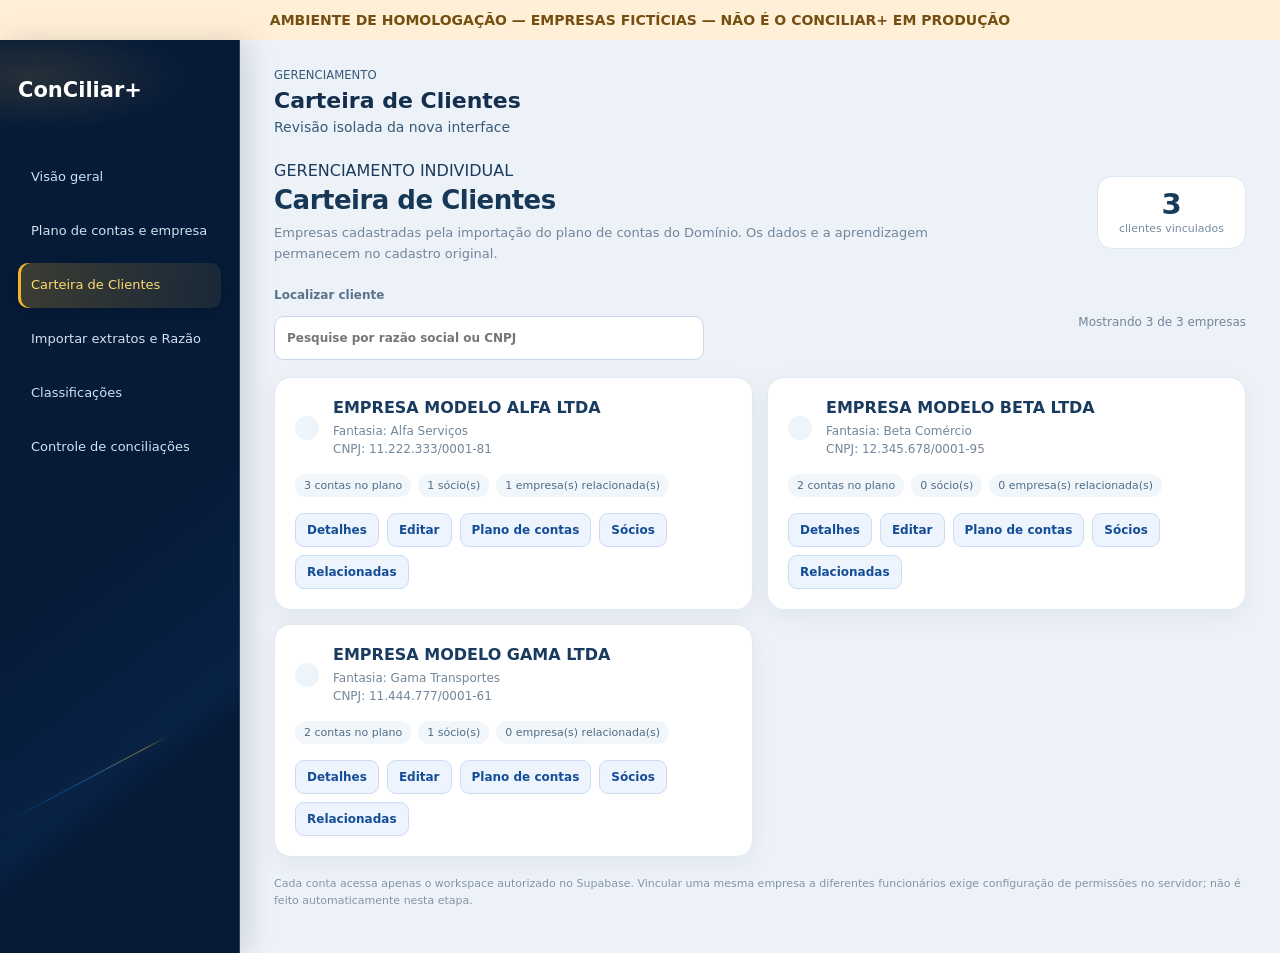
==== commit e5732536: "test: explicitly render wallet in standalone visual fixture as app.render normally does" ====
--- a/testes/carteira-homologacao-visual.html
+++ b/testes/carteira-homologacao-visual.html
@@ -9,4 +9,4 @@
 ]};
 window.ConciliaCloud={accountId:()=> 'usuario-homologacao',authenticated:()=>true};
 window.companyId='';window.renderSelection=()=>{};window.showPage=()=>{};window.store=async()=>{};window.say=console.log;window.confirm=()=>true;window.lucide={createIcons(){}};
-</script></head><body><div class="homolog-banner">AMBIENTE DE HOMOLOGAÇÃO — EMPRESAS FICTÍCIAS — NÃO É O CONCILIAR+ EM PRODUÇÃO</div><div class="stage"><aside class="sidebar"><strong>ConCiliar+</strong><nav><button>Visão geral</button><button>Plano de contas e empresa</button><button class="active">Carteira de Clientes</button><button>Importar extratos e Razão</button><button>Classificações</button><button>Controle de conciliações</button></nav></aside><main class="content"><div class="titlebar"><small>GERENCIAMENTO</small><h1>Carteira de Clientes</h1><span>Revisão isolada da nova interface</span></div><div id="walletPanel"></div></main></div><script src="../client-wallet.js"></script><script>window.addEventListener('load',()=>{document.body.dataset.homologacao=String(!!document.querySelector('.wallet-client-card'));});</script></body></html>+</script></head><body><div class="homolog-banner">AMBIENTE DE HOMOLOGAÇÃO — EMPRESAS FICTÍCIAS — NÃO É O CONCILIAR+ EM PRODUÇÃO</div><div class="stage"><aside class="sidebar"><strong>ConCiliar+</strong><nav><button>Visão geral</button><button>Plano de contas e empresa</button><button class="active">Carteira de Clientes</button><button>Importar extratos e Razão</button><button>Classificações</button><button>Controle de conciliações</button></nav></aside><main class="content"><div class="titlebar"><small>GERENCIAMENTO</small><h1>Carteira de Clientes</h1><span>Revisão isolada da nova interface</span></div><div id="walletPanel"></div></main></div><script src="../client-wallet.js"></script><script>function verificarHomologacao(){window.ConciliaWallet?.render();document.body.dataset.homologacao=String(!!document.querySelector('.wallet-client-card'));}document.addEventListener('DOMContentLoaded',verificarHomologacao);window.addEventListener('load',verificarHomologacao);setTimeout(verificarHomologacao,500);</script></body></html>
